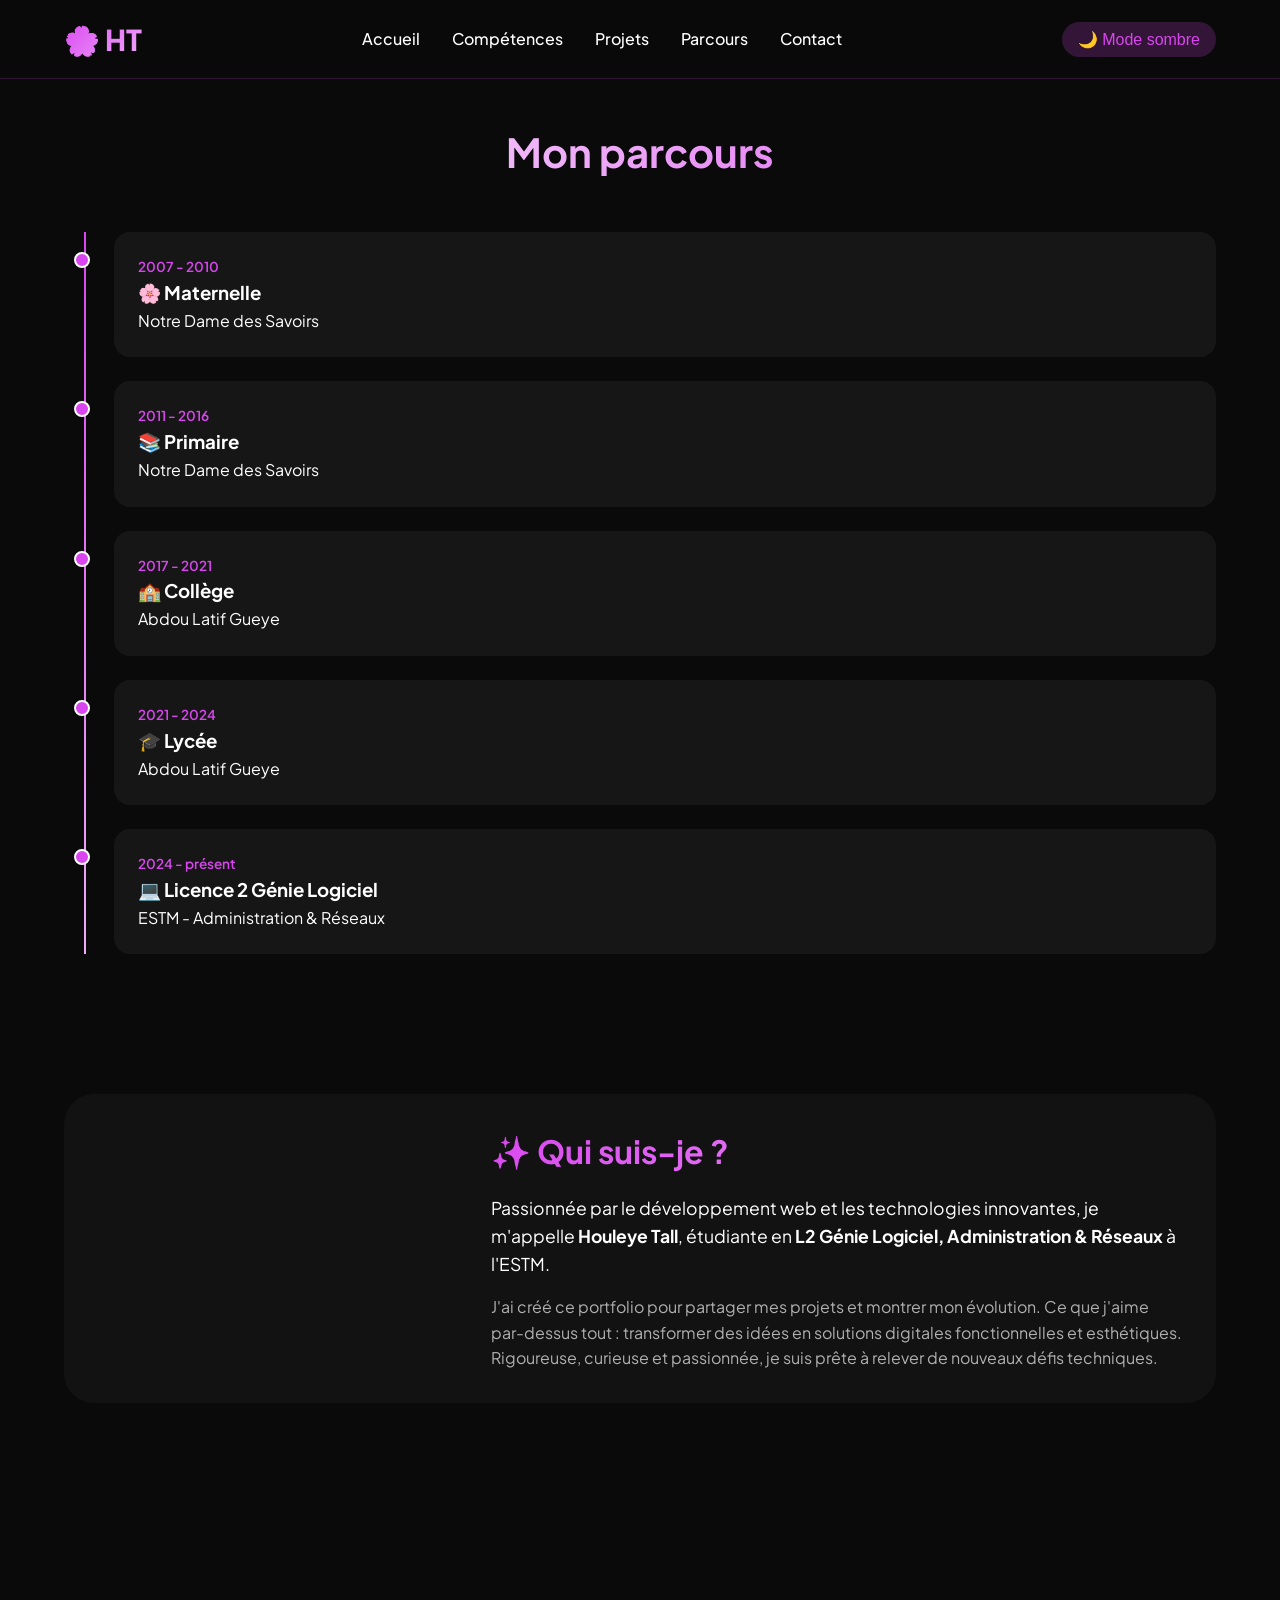
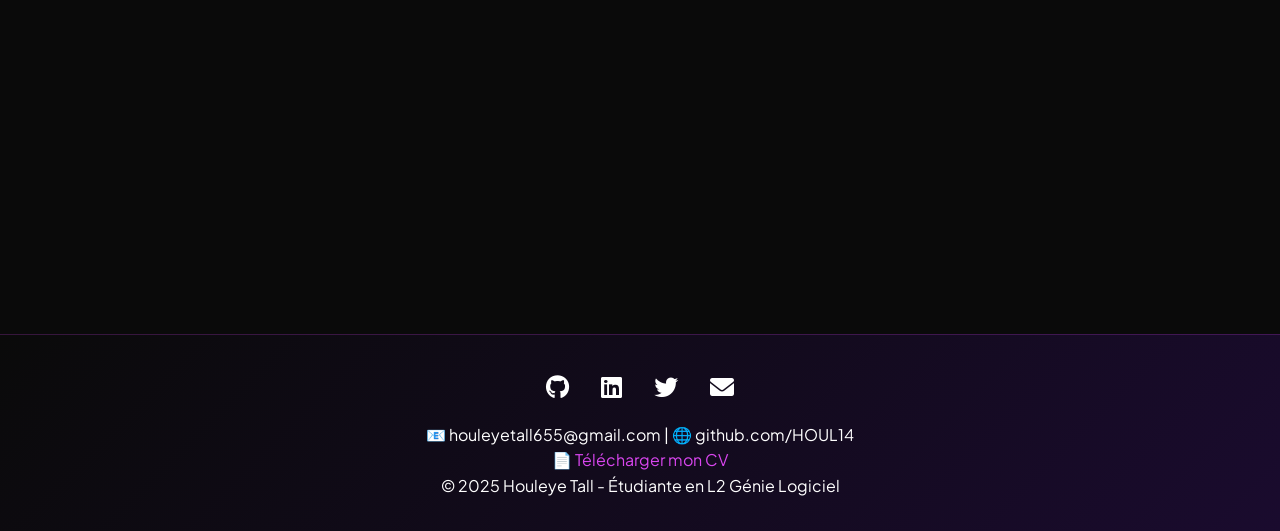
==== parcours.html @ 3497664a "Add files via upload" ====
<!DOCTYPE html>
<html lang="fr">
<head>
    <meta charset="UTF-8">
    <meta name="viewport" content="width=device-width, initial-scale=1.0">
    <title>Houleye Tall | Parcours</title>
    <link href="https://fonts.googleapis.com/css2?family=Plus+Jakarta+Sans:wght@300;400;500;600;700;800&display=swap" rel="stylesheet">
    <link rel="stylesheet" href="https://cdnjs.cloudflare.com/ajax/libs/font-awesome/6.0.0-beta3/css/all.min.css">
    <link rel="stylesheet" href="style.css">
</head>
<body>

<header>
    <div class="container">
        <nav>
            <div class="logo">🌸 HT</div>
            <ul class="nav-links">
                <li><a href="index.html">Accueil</a></li>
                <li><a href="competences.html">Compétences</a></li>
                <li><a href="projets.html">Projets</a></li>
                <li><a href="parcours.html">Parcours</a></li>
                <li><a href="contact.html">Contact</a></li>
            </ul>
            <button class="theme-toggle" id="themeToggle">🌙 Mode sombre</button>
        </nav>
    </div>
</header>

<main>
    <div class="container">
        <section>
            <h1 class="section-title">Mon parcours</h1>
            <div class="timeline">
                <div class="timeline-item">
                    <div class="date">2007 - 2010</div>
                    <h3>🌸 Maternelle</h3>
                    <p>Notre Dame des Savoirs</p>
                </div>
                <div class="timeline-item">
                    <div class="date">2011 - 2016</div>
                    <h3>📚 Primaire</h3>
                    <p>Notre Dame des Savoirs</p>
                </div>
                <div class="timeline-item">
                    <div class="date">2017 - 2021</div>
                    <h3>🏫 Collège</h3>
                    <p>Abdou Latif Gueye</p>
                </div>
                <div class="timeline-item">
                    <div class="date">2021 - 2024</div>
                    <h3>🎓 Lycée</h3>
                    <p>Abdou Latif Gueye</p>
                </div>
                <div class="timeline-item">
                    <div class="date">2024 - présent</div>
                    <h3>💻 Licence 2 Génie Logiciel</h3>
                    <p>ESTM - Administration & Réseaux</p>
                </div>
            </div>
        </section>

        <section style="padding: 60px 0;">
            <div style="display: flex; flex-wrap: wrap; align-items: center; gap: 3rem; background: rgba(255,255,255,0.03); border-radius: 30px; padding: 2rem;">
                <div style="flex: 1; min-width: 250px;">
                    
                </div>
                <div style="flex: 2;">
                    <h2 style="font-size: 2rem; margin-bottom: 1rem; background: linear-gradient(135deg, #d946ef, #f0abfc); -webkit-background-clip: text; background-clip: text; color: transparent;">✨ Qui suis-je ?</h2>
                    <p style="font-size: 1.1rem; line-height: 1.6; margin-bottom: 1rem;">
                        Passionnée par le développement web et les technologies innovantes, je m'appelle <strong>Houleye Tall</strong>, étudiante en <strong>L2 Génie Logiciel, Administration & Réseaux</strong> à l'ESTM.
                    </p>
                    <p style="font-size: 1rem; line-height: 1.6; color: #b0b0b0;">
                        J'ai créé ce portfolio pour partager mes projets et montrer mon évolution. Ce que j'aime par-dessus tout : transformer des idées en solutions digitales fonctionnelles et esthétiques. Rigoureuse, curieuse et passionnée, je suis prête à relever de nouveaux défis techniques.
                    </p>
                </div>
            </div>
        </section>
    </div>
</main>

<footer>
    <div class="container">
        <div class="social-links">
            <a href="https://github.com/HOUL14" target="_blank"><i class="fab fa-github"></i></a>
            <a href="#"><i class="fab fa-linkedin"></i></a>
            <a href="#"><i class="fab fa-twitter"></i></a>
            <a href="mailto:houleyetall655@gmail.com"><i class="fas fa-envelope"></i></a>
        </div>
        <p>📧 houleyetall655@gmail.com | 🌐 github.com/HOUL14</p>
        <p><a href="cv.pdf" download>📄 Télécharger mon CV</a></p>
        <p>© 2025 Houleye Tall - Étudiante en L2 Génie Logiciel</p>
    </div>
</footer>

<script>
    const toggle = document.getElementById('themeToggle');
    if(toggle) {
        toggle.addEventListener('click', () => {
            document.body.classList.toggle('light-mode');
            toggle.textContent = document.body.classList.contains('light-mode') ? '☀️ Mode clair' : '🌙 Mode sombre';
        });
    }
</script>
</body>
</html>
---- style.css ----
* {
    margin: 0;
    padding: 0;
    box-sizing: border-box;
}

body {
    font-family: 'Plus Jakarta Sans', sans-serif;
    background: #0a0a0a;
    color: #ffffff;
    line-height: 1.6;
    transition: background 0.3s, color 0.3s;
}

/* MODE CLAIR */
body.light-mode {
    background: #f5f5f5;
    color: #1a1a1a;
}

body.light-mode .project-card,
body.light-mode .form-card,
body.light-mode .timeline-item,
body.light-mode .skill-card,
body.light-mode .testimonial-card,
body.light-mode .stat-card {
    background: rgba(0,0,0,0.05);
    border-color: #ddd;
}

body.light-mode header {
    background: rgba(245,245,245,0.95);
    border-bottom-color: #ddd;
}

body.light-mode .nav-links a {
    color: #1a1a1a;
}

body.light-mode footer {
    background: #e0e0e0;
    color: #1a1a1a;
}

body.light-mode .hero {
    background: linear-gradient(135deg, #e0e0e0 0%, #d0b0e0 50%, #e0e0e0 100%);
}

body.light-mode .hero p {
    color: #333;
}

body.light-mode .badge {
    background: rgba(0,0,0,0.1);
    border-color: #d946ef;
}

.container {
    max-width: 1200px;
    margin: 0 auto;
    padding: 0 24px;
}

/* HEADER */
header {
    position: fixed;
    top: 0;
    width: 100%;
    background: rgba(10, 10, 10, 0.95);
    backdrop-filter: blur(10px);
    z-index: 1000;
    border-bottom: 1px solid rgba(217,70,239,0.2);
    transition: background 0.3s;
}

nav {
    display: flex;
    justify-content: space-between;
    align-items: center;
    padding: 1rem 0;
    flex-wrap: wrap;
    gap: 1rem;
}

.logo {
    font-size: 1.8rem;
    font-weight: 800;
    background: linear-gradient(135deg, #d946ef, #f0abfc);
    -webkit-background-clip: text;
    background-clip: text;
    color: transparent;
}

.nav-links {
    display: flex;
    gap: 2rem;
    list-style: none;
    flex-wrap: wrap;
}

.nav-links a {
    color: #ffffff;
    text-decoration: none;
    font-weight: 500;
    transition: 0.3s;
}

.nav-links a:hover {
    color: #d946ef;
}

/* BOUTON MODE SOMBRE/CLAIR */
.theme-toggle {
    background: rgba(217,70,239,0.2);
    border: none;
    color: #d946ef;
    font-size: 1rem;
    cursor: pointer;
    padding: 0.5rem 1rem;
    border-radius: 50px;
    transition: 0.3s;
}

.theme-toggle:hover {
    background: #d946ef;
    color: white;
}

/* BOUTONS */
.btn {
    display: inline-block;
    padding: 0.8rem 2rem;
    border-radius: 50px;
    text-decoration: none;
    font-weight: 600;
    transition: 0.3s;
}

.btn-primary {
    background: linear-gradient(135deg, #d946ef, #c026d3);
    color: white;
}

.btn-primary:hover {
    transform: translateY(-3px);
    box-shadow: 0 8px 25px rgba(217,70,239,0.4);
}

.btn-outline {
    border: 2px solid #d946ef;
    color: #d946ef;
    background: transparent;
}

.btn-outline:hover {
    background: rgba(217,70,239,0.1);
    transform: translateY(-3px);
}

/* SECTIONS */
section {
    padding: 120px 0 80px 0;
    min-height: 100vh;
}

.section-title {
    font-size: 2.5rem;
    font-weight: 700;
    margin-bottom: 3rem;
    background: linear-gradient(135deg, #ffffff, #d946ef);
    -webkit-background-clip: text;
    background-clip: text;
    color: transparent;
    text-align: center;
}

/* HERO */
.hero {
    min-height: 100vh;
    display: flex;
    align-items: center;
    background: linear-gradient(135deg, #0a0a0a 0%, #1a0b2e 50%, #0a0a0a 100%);
}

.hero h1 {
    font-size: 4rem;
    margin-bottom: 0.5rem;
}

.hero .highlight {
    background: linear-gradient(135deg, #d946ef, #f0abfc);
    -webkit-background-clip: text;
    background-clip: text;
    color: transparent;
}

.hero p {
    font-size: 1.2rem;
    color: #b0b0b0;
    max-width: 600px;
    margin: 1.5rem 0;
}

.badge {
    display: inline-block;
    background: rgba(217,70,239,0.2);
    border: 1px solid rgba(217,70,239,0.5);
    padding: 0.5rem 1.2rem;
    border-radius: 50px;
    font-size: 0.9rem;
    margin-bottom: 1.5rem;
}

/* STATISTIQUES */
.stats-grid {
    display: flex;
    justify-content: center;
    gap: 3rem;
    flex-wrap: wrap;
    margin: 3rem 0;
}

.stat-card {
    text-align: center;
    padding: 1.5rem;
    background: rgba(255,255,255,0.05);
    border-radius: 20px;
    min-width: 150px;
    transition: 0.3s;
}

.stat-card:hover {
    transform: translateY(-5px);
}

.stat-number {
    font-size: 3rem;
    font-weight: 800;
    color: #d946ef;
}

.stat-label {
    font-size: 0.9rem;
    opacity: 0.8;
}

/* COMPÉTENCES */
.skills-grid {
    display: flex;
    flex-wrap: wrap;
    justify-content: center;
    gap: 1.2rem;
}

.skill-card {
    background: rgba(255,255,255,0.05);
    border: 1px solid rgba(217,70,239,0.3);
    padding: 1rem 2rem;
    border-radius: 50px;
    font-weight: 600;
    transition: 0.3s;
    display: flex;
    align-items: center;
    gap: 0.5rem;
}

.skill-card i {
    font-size: 1.2rem;
}

.skill-card:hover {
    background: linear-gradient(135deg, #d946ef, #c026d3);
    transform: translateY(-5px);
}

/* PROJETS */
.projects-grid {
    display: grid;
    grid-template-columns: repeat(auto-fill, minmax(320px, 1fr));
    gap: 2rem;
}

.project-card {
    background: rgba(255,255,255,0.05);
    border-radius: 20px;
    overflow: hidden;
    transition: 0.3s;
    border: 1px solid rgba(217,70,239,0.2);
}

.project-card:hover {
    transform: translateY(-10px);
    border-color: #d946ef;
}

.project-img {
    height: 180px;
    display: flex;
    align-items: center;
    justify-content: center;
    overflow: hidden;
    background: linear-gradient(135deg, #1a0b2e, #2e1065);
    font-size: 3rem;
}

.project-img img {
    width: 100%;
    height: 100%;
    object-fit: cover;
}

.double-img {
    display: flex;
    height: 180px;
}

.double-img img {
    width: 50%;
    object-fit: cover;
}

.project-info {
    padding: 1.5rem;
}

.project-info h3 {
    margin-bottom: 0.5rem;
}

.project-info p {
    color: #b0b0b0;
    font-size: 0.9rem;
}

.project-tech {
    display: flex;
    flex-wrap: wrap;
    gap: 0.5rem;
    margin-top: 1rem;
}

.project-tech span {
    background: rgba(217,70,239,0.2);
    padding: 0.2rem 0.8rem;
    border-radius: 20px;
    font-size: 0.7rem;
}

/* TIMELINE */
.timeline {
    display: flex;
    flex-direction: column;
    gap: 1.5rem;
    position: relative;
}

.timeline::before {
    content: '';
    position: absolute;
    left: 20px;
    top: 0;
    bottom: 0;
    width: 2px;
    background: linear-gradient(180deg, #d946ef, #f0abfc);
}

.timeline-item {
    background: rgba(255,255,255,0.05);
    border-radius: 16px;
    padding: 1.5rem;
    margin-left: 50px;
    position: relative;
    transition: 0.3s;
}

.timeline-item::before {
    content: '';
    position: absolute;
    left: -40px;
    top: 20px;
    width: 12px;
    height: 12px;
    background: #d946ef;
    border-radius: 50%;
    border: 2px solid white;
}

.timeline-item:hover {
    transform: translateX(10px);
}

.timeline-item .date {
    color: #d946ef;
    font-size: 0.85rem;
    font-weight: 600;
}

/* TÉMOIGNAGES */
.testimonials-grid {
    display: flex;
    flex-wrap: wrap;
    gap: 2rem;
    justify-content: center;
}

.testimonial-card {
    background: rgba(255,255,255,0.05);
    border-radius: 20px;
    padding: 1.5rem;
    max-width: 300px;
    text-align: center;
    border: 1px solid rgba(217,70,239,0.2);
    transition: 0.3s;
}

.testimonial-card:hover {
    transform: translateY(-5px);
}

.testimonial-card p {
    font-style: italic;
    margin-bottom: 1rem;
}

.testimonial-card h4 {
    color: #d946ef;
}

/* FORMULAIRES */
.forms-row {
    display: grid;
    grid-template-columns: repeat(auto-fit, minmax(320px, 1fr));
    gap: 2rem;
}

.form-card {
    background: rgba(255,255,255,0.05);
    border-radius: 20px;
    padding: 2rem;
    border: 1px solid rgba(217,70,239,0.2);
    transition: 0.3s;
}

.form-card:hover {
    border-color: #d946ef;
}

.form-group {
    margin-bottom: 1rem;
}

label {
    display: block;
    margin-bottom: 0.5rem;
    font-weight: 500;
}

input, textarea, select {
    width: 100%;
    padding: 0.8rem;
    background: rgba(255,255,255,0.1);
    border: 1px solid rgba(217,70,239,0.3);
    border-radius: 12px;
    color: white;
    font-family: inherit;
}

input:focus, textarea:focus, select:focus {
    outline: none;
    border-color: #d946ef;
}

body.light-mode input,
body.light-mode textarea,
body.light-mode select {
    background: rgba(0,0,0,0.05);
    color: #1a1a1a;
}

/* PIED DE PAGE */
footer {
    background: linear-gradient(135deg, #0a0a0a, #1a0b2e);
    padding: 2rem 0;
    text-align: center;
    border-top: 1px solid rgba(217,70,239,0.2);
}

.social-links {
    display: flex;
    justify-content: center;
    gap: 2rem;
    margin-bottom: 1rem;
}

.social-links a {
    color: white;
    font-size: 1.5rem;
    transition: 0.3s;
}

.social-links a:hover {
    color: #d946ef;
    transform: translateY(-3px);
}

footer a {
    color: #d946ef;
    text-decoration: none;
}

/* RESPONSIVE */
@media (max-width: 768px) {
    .nav-links {
        gap: 1rem;
        justify-content: center;
    }
    nav {
        flex-direction: column;
        text-align: center;
    }
    .hero h1 {
        font-size: 2.5rem;
    }
    .section-title {
        font-size: 1.8rem;
    }
    .stats-grid {
        gap: 1rem;
    }
    .stat-card {
        min-width: 120px;
    }
    .timeline::before {
        left: 10px;
    }
    .timeline-item {
        margin-left: 30px;
    }
    .timeline-item::before {
        left: -22px;
    }
}
.project-img img {
    width: 100%;
    height: 100%;
    object-fit: cover;
    display: block;
}
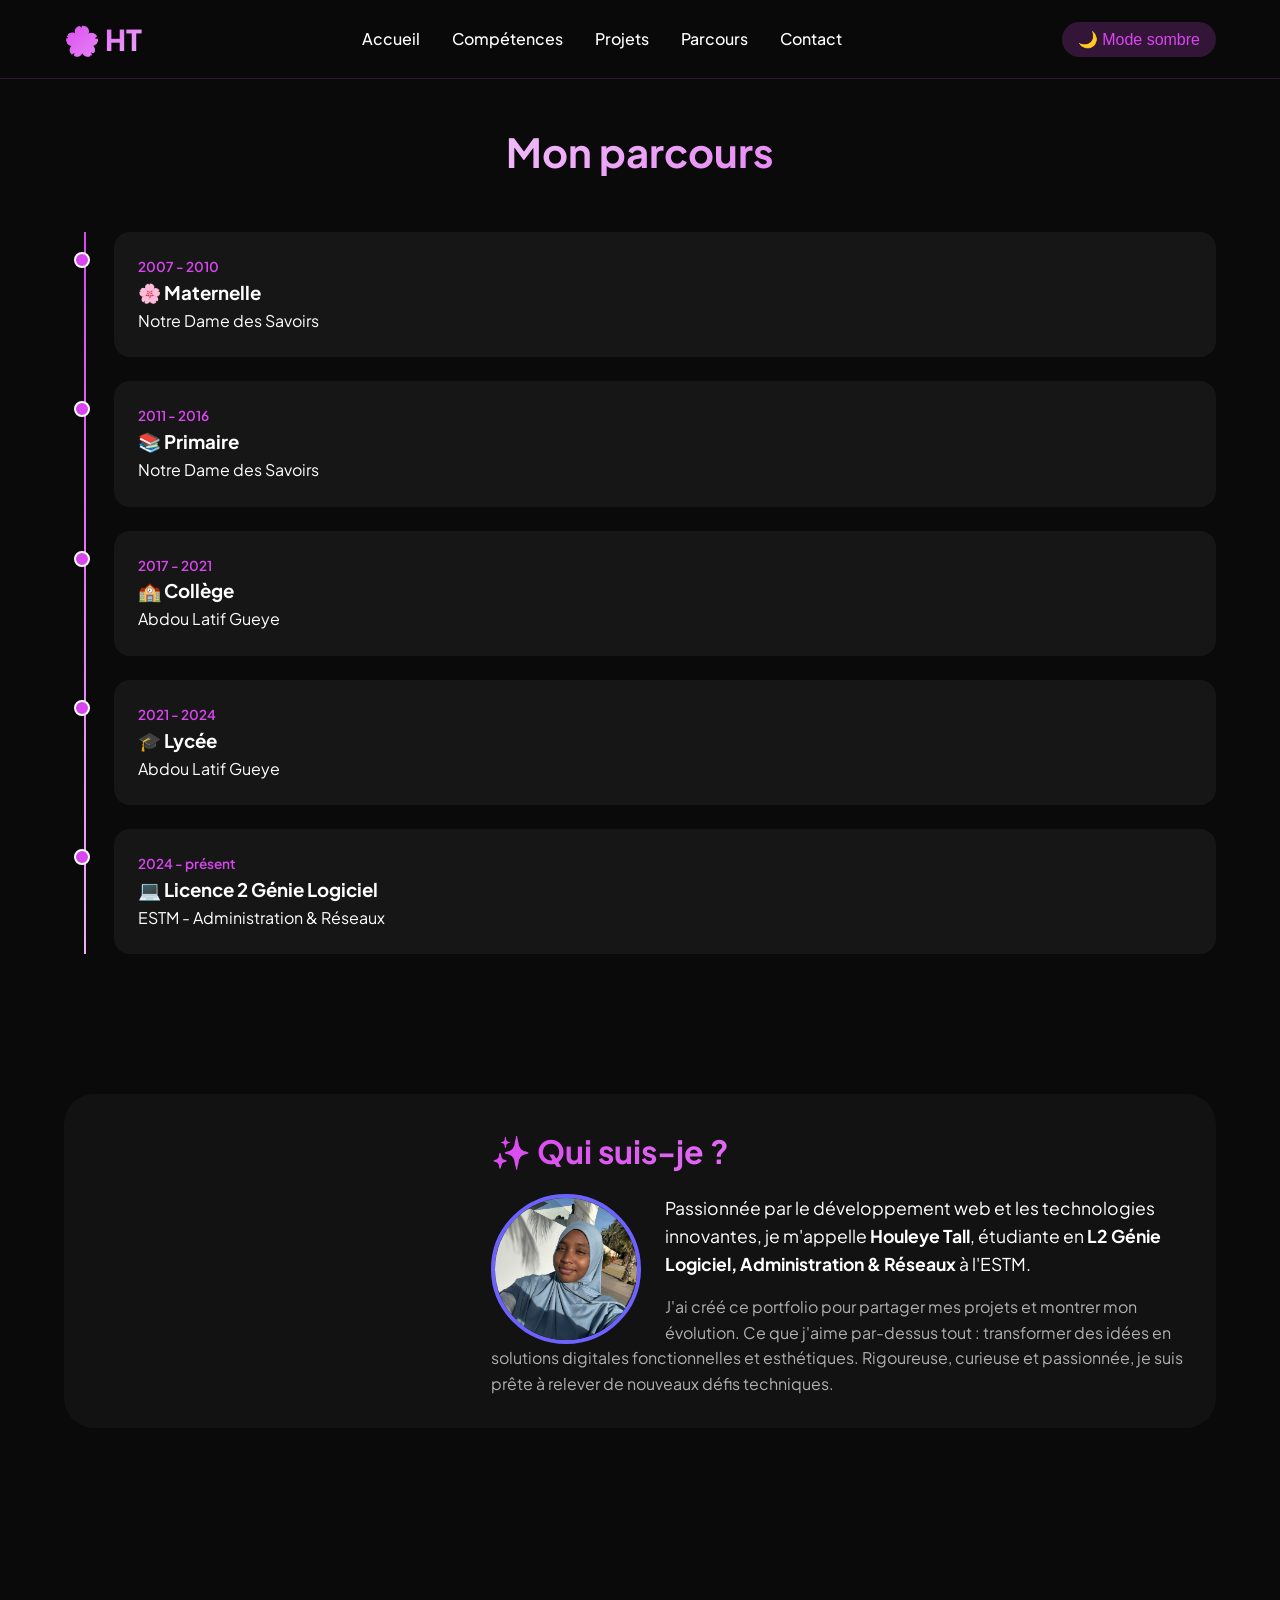
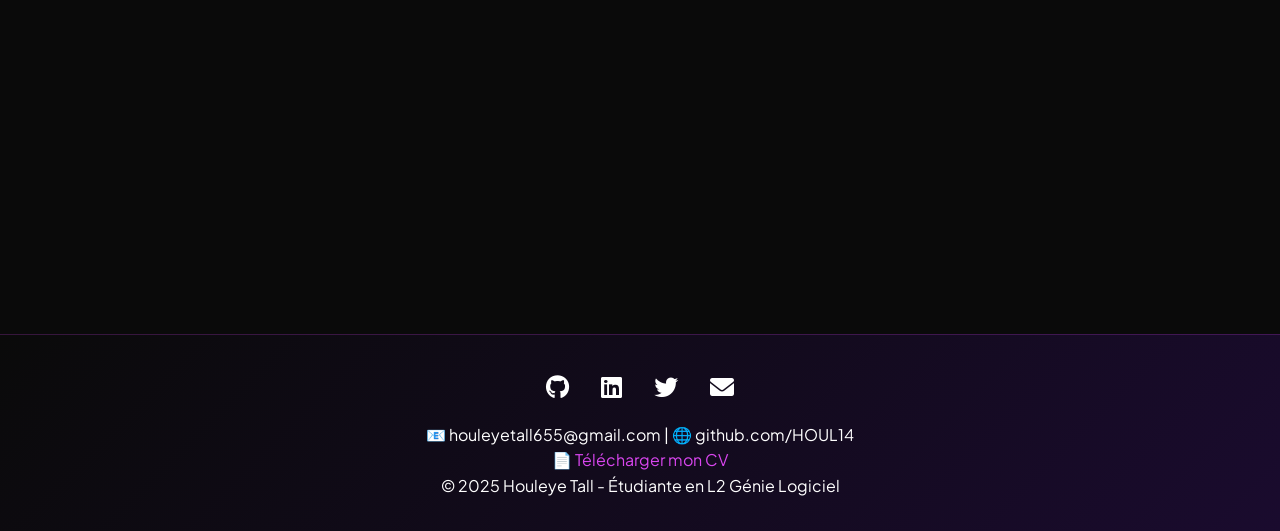
==== commit 0df9afab: "Update parcours.html" ====
--- a/parcours.html
+++ b/parcours.html
@@ -67,6 +67,7 @@
                 <div style="flex: 2;">
                     <h2 style="font-size: 2rem; margin-bottom: 1rem; background: linear-gradient(135deg, #d946ef, #f0abfc); -webkit-background-clip: text; background-clip: text; color: transparent;">✨ Qui suis-je ?</h2>
                     <p style="font-size: 1.1rem; line-height: 1.6; margin-bottom: 1rem;">
+                        <img src="moi.jpeg" alt="moi" style="float: left; width: 150px; height: 150px; border-radius: 50%; margin-right: 1.5rem; object-fit: cover; border: 4px solid #6C63FF;">
                         Passionnée par le développement web et les technologies innovantes, je m'appelle <strong>Houleye Tall</strong>, étudiante en <strong>L2 Génie Logiciel, Administration & Réseaux</strong> à l'ESTM.
                     </p>
                     <p style="font-size: 1rem; line-height: 1.6; color: #b0b0b0;">
@@ -102,4 +103,4 @@
     }
 </script>
 </body>
-</html>+</html>
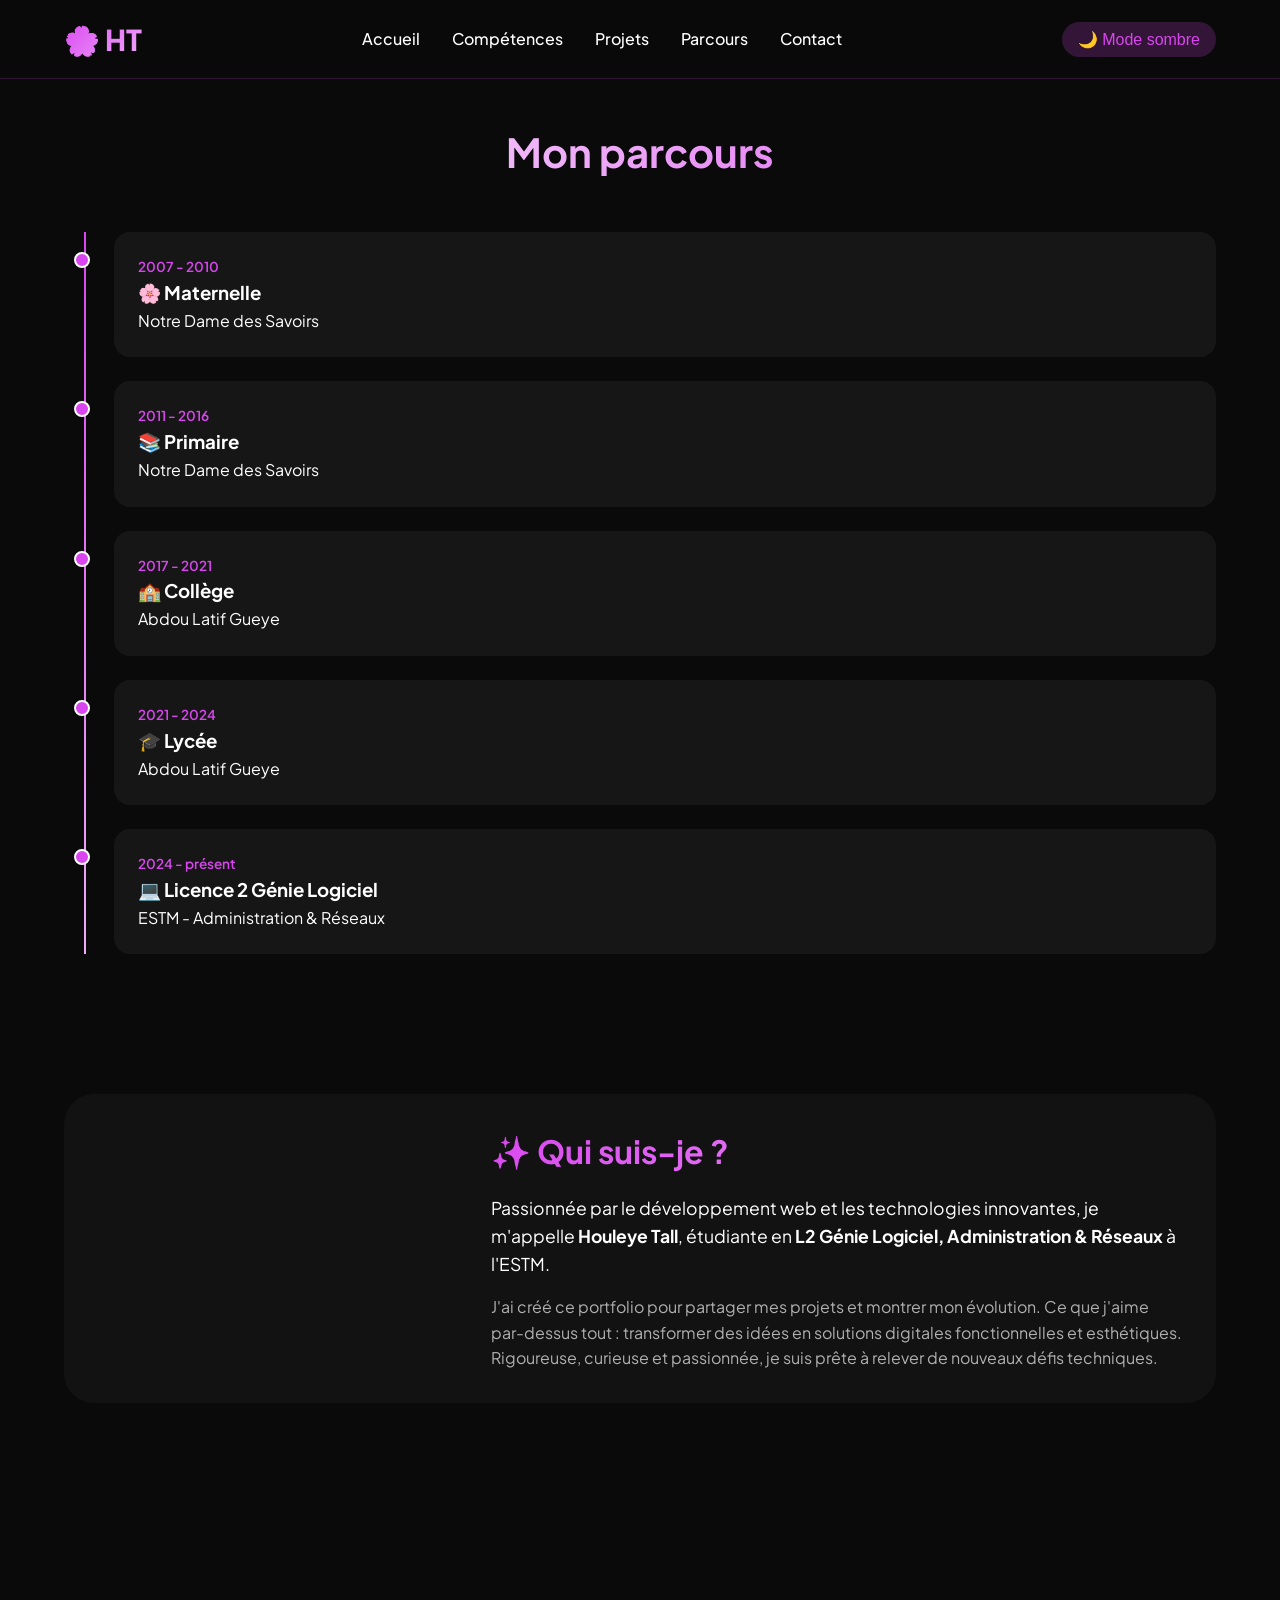
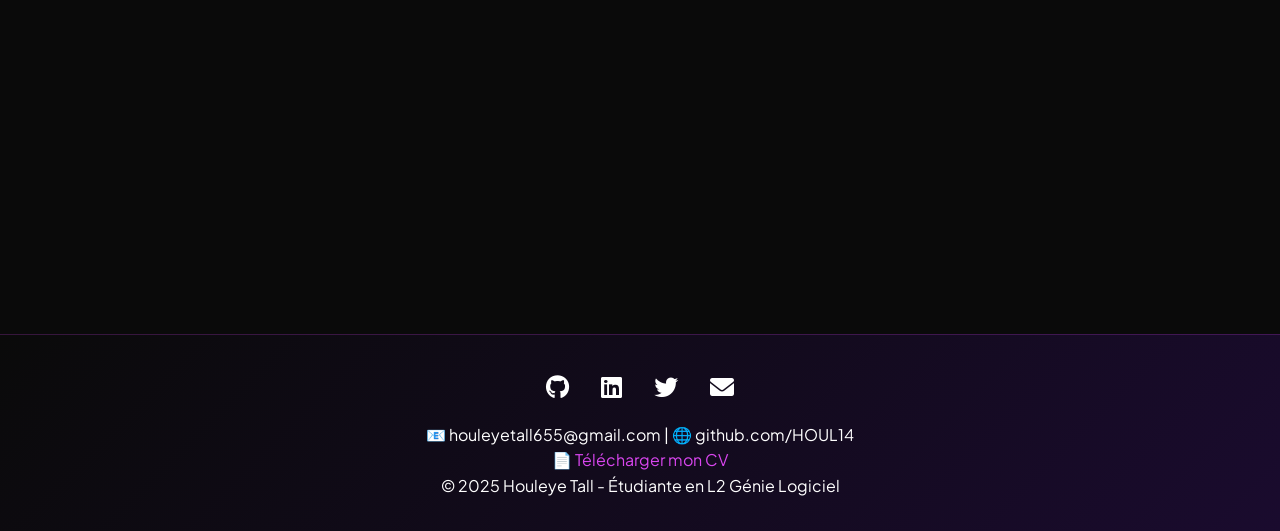
==== commit 36c66350: "Fix HTML encoding issues in parcours.html" ====
--- a/parcours.html
+++ b/parcours.html
@@ -67,7 +67,7 @@
                 <div style="flex: 2;">
                     <h2 style="font-size: 2rem; margin-bottom: 1rem; background: linear-gradient(135deg, #d946ef, #f0abfc); -webkit-background-clip: text; background-clip: text; color: transparent;">✨ Qui suis-je ?</h2>
                     <p style="font-size: 1.1rem; line-height: 1.6; margin-bottom: 1rem;">
-                        <img src="moi.jpeg" alt="moi" style="float: left; width: 150px; height: 150px; border-radius: 50%; margin-right: 1.5rem; object-fit: cover; border: 4px solid #6C63FF;">
+                        
                         Passionnée par le développement web et les technologies innovantes, je m'appelle <strong>Houleye Tall</strong>, étudiante en <strong>L2 Génie Logiciel, Administration & Réseaux</strong> à l'ESTM.
                     </p>
                     <p style="font-size: 1rem; line-height: 1.6; color: #b0b0b0;">
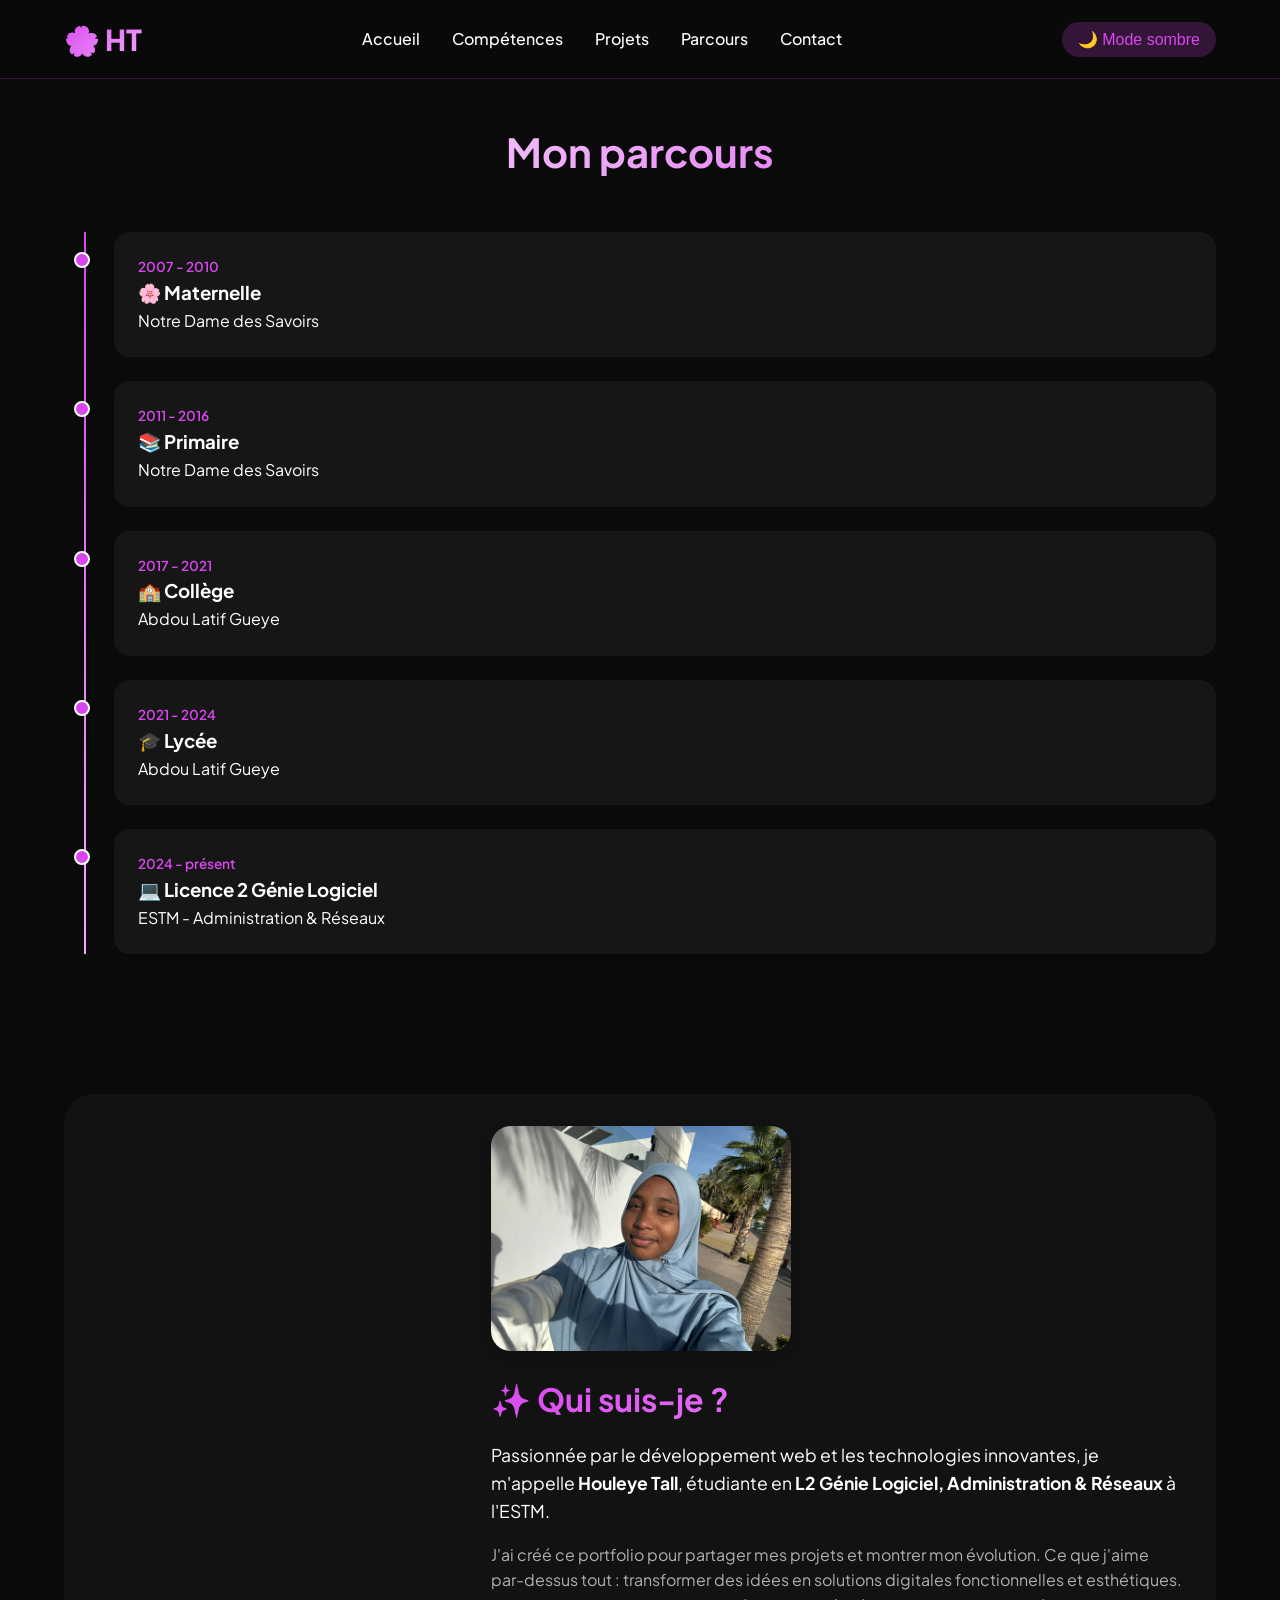
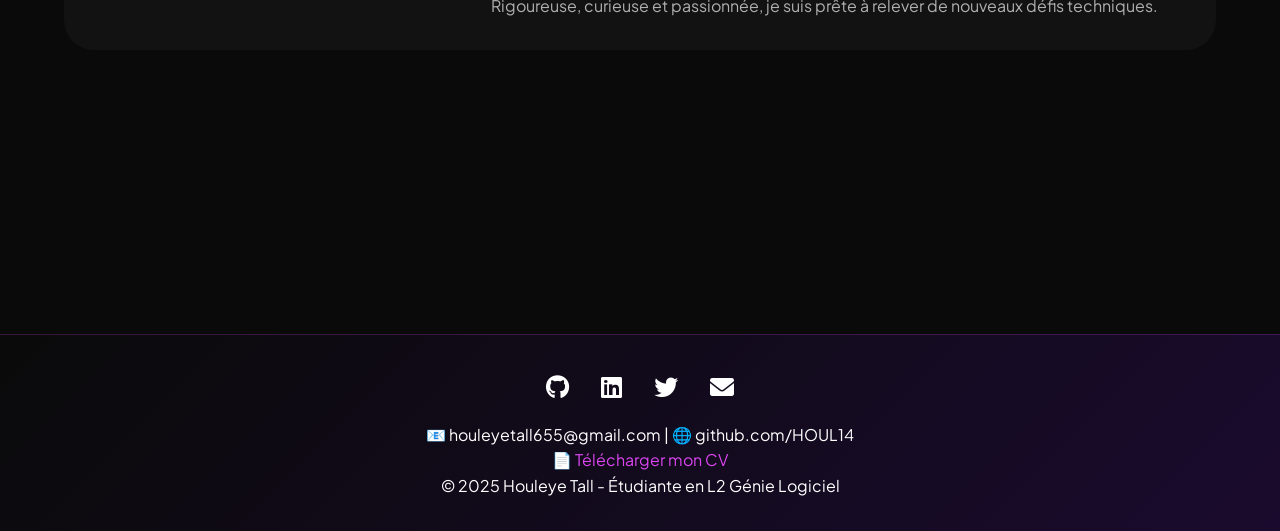
==== commit 0b3416cf: "Fix HTML encoding issues in parcours.html" ====
--- a/parcours.html
+++ b/parcours.html
@@ -65,6 +65,7 @@
                     
                 </div>
                 <div style="flex: 2;">
+                    <img src="moi.jpeg" alt="moi" style="width: 50%; max-width: 300px; border-radius: 20px; box-shadow: 0 4px 15px rgba(0,0,0,0.2); margin-bottom: 1rem;">
                     <h2 style="font-size: 2rem; margin-bottom: 1rem; background: linear-gradient(135deg, #d946ef, #f0abfc); -webkit-background-clip: text; background-clip: text; color: transparent;">✨ Qui suis-je ?</h2>
                     <p style="font-size: 1.1rem; line-height: 1.6; margin-bottom: 1rem;">
                         
